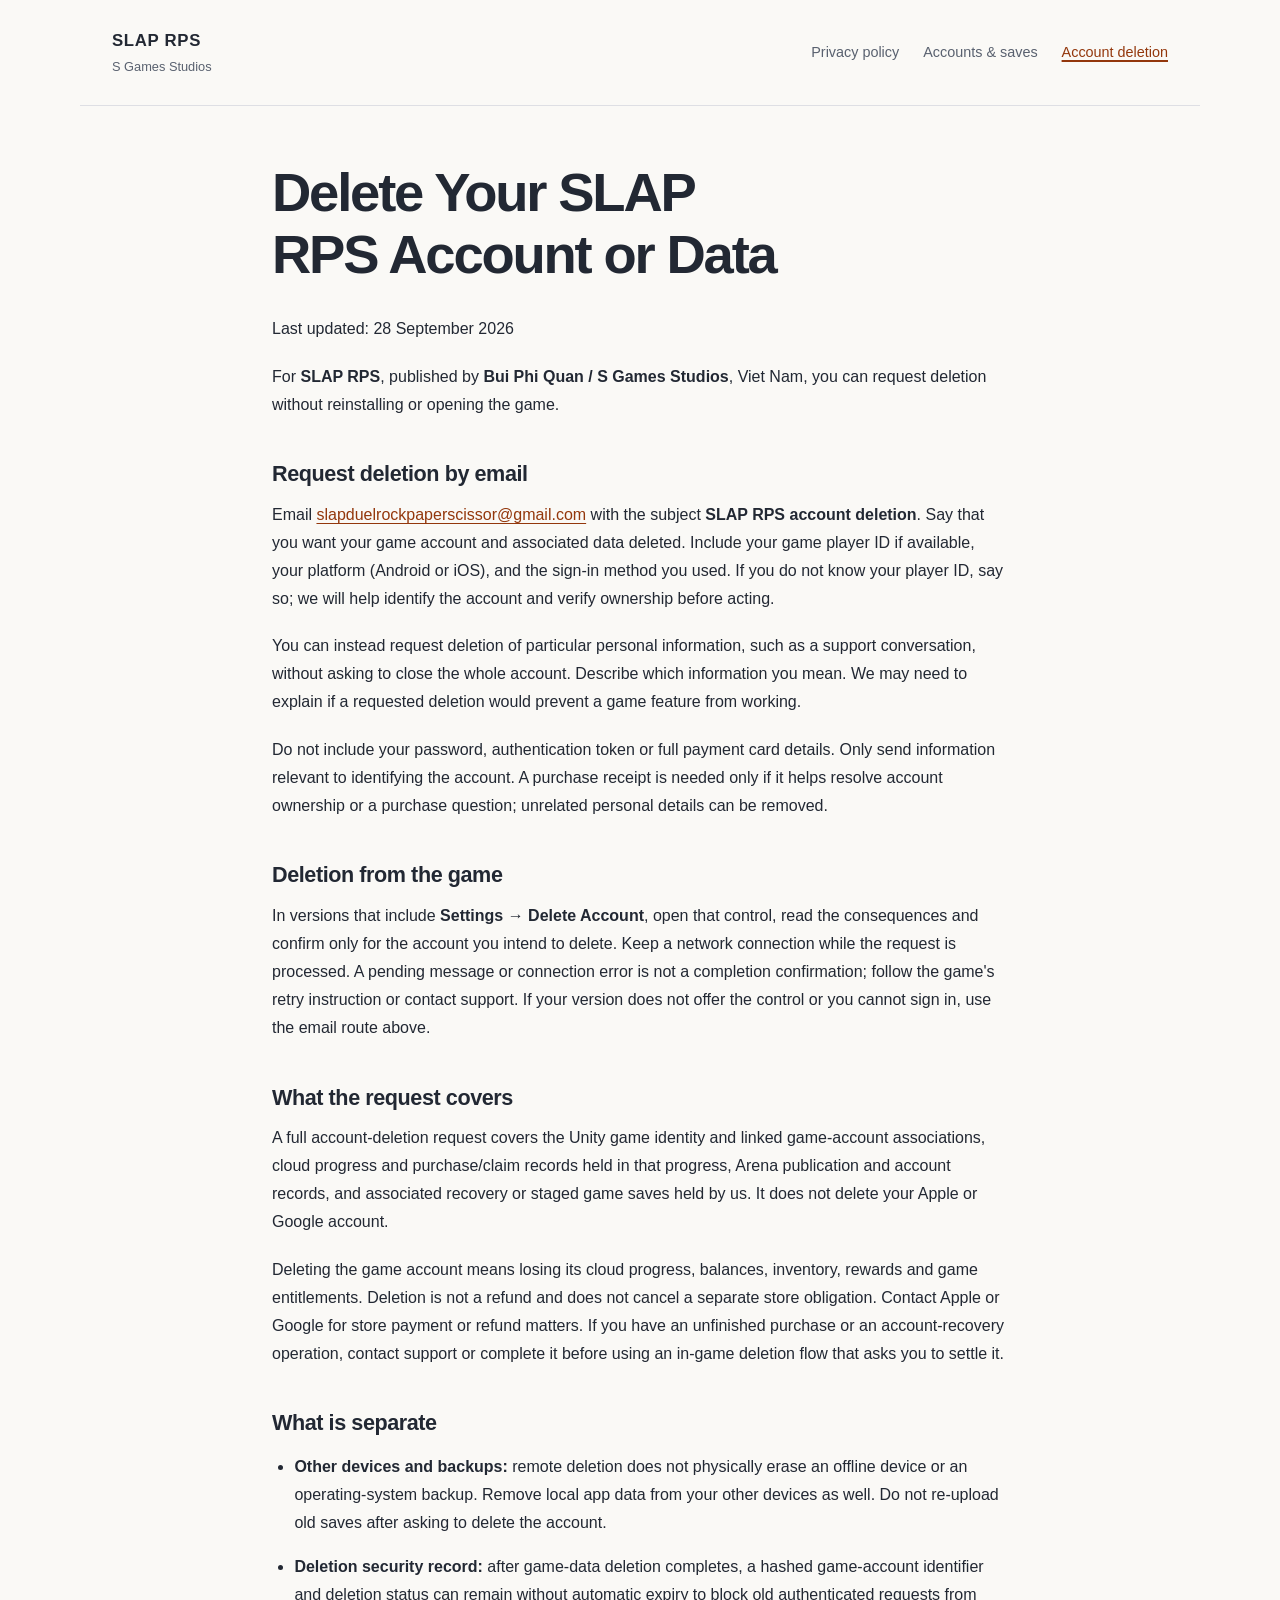
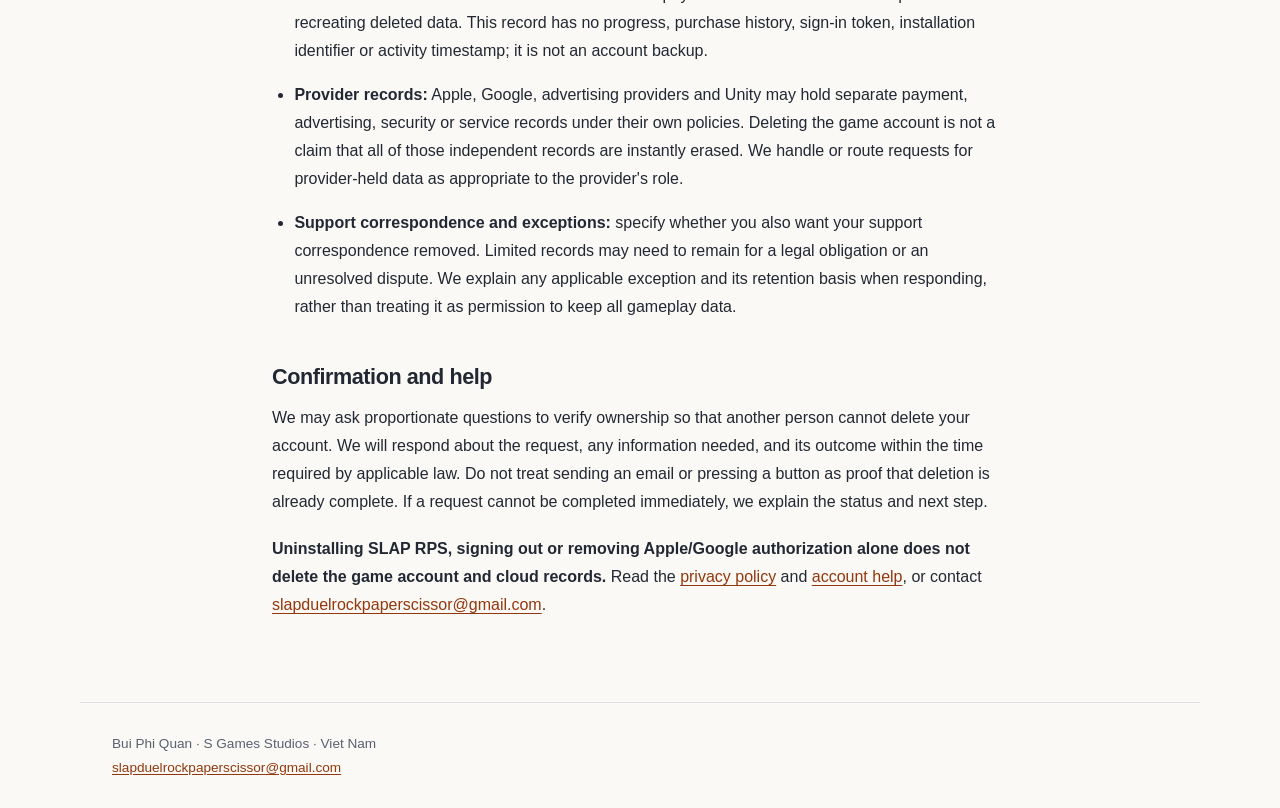
==== account-deletion.html @ 4a6f9f21 "Publish SLAP RPS privacy and account information" ====
<!doctype html>
<html lang="en">
<head>
<meta charset="utf-8">
<meta name="viewport" content="width=device-width, initial-scale=1">
<meta name="referrer" content="no-referrer">
<meta http-equiv="Content-Security-Policy" content="default-src 'none'; style-src 'self'; base-uri 'none'; form-action 'none'">
<meta name="description" content="SLAP RPS privacy, account help and deletion requests. Published by Bui Phi Quan / S Games Studios, Viet Nam.">
<title>Delete Your SLAP RPS Account or Data | S Games Studios</title>
<link rel="stylesheet" href="styles.css">
</head>
<body>
<a class="skip" href="#main">Skip to content</a>
<header><a class="brand" href="index.html">SLAP RPS<span>S Games Studios</span></a><nav aria-label="Information pages"><a href="privacy-policy.html">Privacy policy</a><a href="account-help.html">Accounts &amp; saves</a><a href="account-deletion.html" aria-current="page">Account deletion</a></nav></header>
<main id="main"><h1>Delete Your SLAP RPS Account or Data</h1>
<p>Last updated: 28 September 2026</p>
<p>For <strong>SLAP RPS</strong>, published by <strong>Bui Phi Quan / S Games Studios</strong>, Viet Nam, you can request deletion without reinstalling or opening the game.</p>
<h2>Request deletion by email</h2>
<p>Email <a href="mailto:slapduelrockpaperscissor@gmail.com?subject=SLAP%20RPS%20account%20deletion">slapduelrockpaperscissor@gmail.com</a> with the subject <strong>SLAP RPS account deletion</strong>. Say that you want your game account and associated data deleted. Include your game player ID if available, your platform (Android or iOS), and the sign-in method you used. If you do not know your player ID, say so; we will help identify the account and verify ownership before acting.</p>
<p>You can instead request deletion of particular personal information, such as a support conversation, without asking to close the whole account. Describe which information you mean. We may need to explain if a requested deletion would prevent a game feature from working.</p>
<p>Do not include your password, authentication token or full payment card details. Only send information relevant to identifying the account. A purchase receipt is needed only if it helps resolve account ownership or a purchase question; unrelated personal details can be removed.</p>
<h2>Deletion from the game</h2>
<p>In versions that include <strong>Settings → Delete Account</strong>, open that control, read the consequences and confirm only for the account you intend to delete. Keep a network connection while the request is processed. A pending message or connection error is not a completion confirmation; follow the game&#x27;s retry instruction or contact support. If your version does not offer the control or you cannot sign in, use the email route above.</p>
<h2>What the request covers</h2>
<p>A full account-deletion request covers the Unity game identity and linked game-account associations, cloud progress and purchase/claim records held in that progress, Arena publication and account records, and associated recovery or staged game saves held by us. It does not delete your Apple or Google account.</p>
<p>Deleting the game account means losing its cloud progress, balances, inventory, rewards and game entitlements. Deletion is not a refund and does not cancel a separate store obligation. Contact Apple or Google for store payment or refund matters. If you have an unfinished purchase or an account-recovery operation, contact support or complete it before using an in-game deletion flow that asks you to settle it.</p>
<h2>What is separate</h2>
<ul><li><strong>Other devices and backups:</strong> remote deletion does not physically erase an offline device or an operating-system backup. Remove local app data from your other devices as well. Do not re-upload old saves after asking to delete the account.</li><li><strong>Deletion security record:</strong> after game-data deletion completes, a hashed game-account identifier and deletion status can remain without automatic expiry to block old authenticated requests from recreating deleted data. This record has no progress, purchase history, sign-in token, installation identifier or activity timestamp; it is not an account backup.</li><li><strong>Provider records:</strong> Apple, Google, advertising providers and Unity may hold separate payment, advertising, security or service records under their own policies. Deleting the game account is not a claim that all of those independent records are instantly erased. We handle or route requests for provider-held data as appropriate to the provider&#x27;s role.</li><li><strong>Support correspondence and exceptions:</strong> specify whether you also want your support correspondence removed. Limited records may need to remain for a legal obligation or an unresolved dispute. We explain any applicable exception and its retention basis when responding, rather than treating it as permission to keep all gameplay data.</li></ul>
<h2>Confirmation and help</h2>
<p>We may ask proportionate questions to verify ownership so that another person cannot delete your account. We will respond about the request, any information needed, and its outcome within the time required by applicable law. Do not treat sending an email or pressing a button as proof that deletion is already complete. If a request cannot be completed immediately, we explain the status and next step.</p>
<p><strong>Uninstalling SLAP RPS, signing out or removing Apple/Google authorization alone does not delete the game account and cloud records.</strong> Read the <a href="privacy-policy.html">privacy policy</a> and <a href="account-help.html">account help</a>, or contact <a href="mailto:slapduelrockpaperscissor@gmail.com">slapduelrockpaperscissor@gmail.com</a>.</p></main>
<footer><p>Bui Phi Quan · S Games Studios · Viet Nam</p><p><a href="mailto:slapduelrockpaperscissor@gmail.com">slapduelrockpaperscissor@gmail.com</a></p></footer>
</body>
</html>
---- styles.css ----
:root { color-scheme: light; --ink: #222833; --muted: #59616f; --line: #dedfe4; --accent: #93370c; }
* { box-sizing: border-box; }
html { background: #faf9f6; scroll-padding-top: 1.5rem; }
body { margin: 0; font: 1rem/1.75 -apple-system, BlinkMacSystemFont, "Segoe UI", sans-serif; color: var(--ink); }
a { color: var(--accent); text-underline-offset: .18em; overflow-wrap: anywhere; }
a:hover { text-decoration-thickness: .16em; }
a:focus-visible { outline: 3px solid #b8582b; outline-offset: 4px; border-radius: 2px; }
.skip { position: absolute; left: 1rem; top: -10rem; background: white; padding: .65rem; z-index: 2; }
.skip:focus { top: 1rem; }
header { max-width: 70rem; margin: auto; padding: 1.65rem 2rem; display: flex; align-items: center; justify-content: space-between; gap: 1.5rem; border-bottom: 1px solid var(--line); }
.brand { color: var(--ink); font-size: 1.05rem; font-weight: 800; letter-spacing: .04em; text-decoration: none; }
.brand span { display: block; color: var(--muted); font-weight: 400; font-size: .8rem; letter-spacing: 0; }
nav { display: flex; flex-wrap: wrap; gap: .4rem 1.5rem; font-size: .9rem; }
nav a { color: var(--muted); text-decoration: none; padding: .35rem 0; }
nav a[aria-current] { color: var(--accent); text-decoration: underline; text-decoration-thickness: 2px; }
main { max-width: 50rem; margin: 0 auto; padding: 3.5rem 2rem 4rem; }
h1 { font-size: clamp(2rem, 5vw, 3.4rem); line-height: 1.15; letter-spacing: -.04em; margin: 0 0 1.8rem; font-weight: 750; text-wrap: balance; }
h2 { font-size: 1.35rem; line-height: 1.3; letter-spacing: -.02em; margin: 2.6rem 0 .8rem; }
p { margin: 0 0 1.2rem; }
li { margin-bottom: 1rem; }
ul { padding-left: 1.4rem; }
.eyebrow { color: var(--accent); font-size: .75rem; font-weight: 750; letter-spacing: .14em; }
.pages { margin: 2.2rem 0; border-top: 1px solid var(--line); }
.pages article { padding: 1.1rem 0; border-bottom: 1px solid var(--line); }
.pages h2 { margin: 0 0 .4rem; }
.pages p { margin: 0; color: var(--muted); }
.updated { color: var(--muted); font-size: .9rem; }
footer { max-width: 70rem; margin: auto; padding: 1.8rem 2rem; border-top: 1px solid var(--line); color: var(--muted); font-size: .85rem; }
footer p { margin: 0; }
@media (max-width: 600px) { header { align-items: flex-start; flex-direction: column; padding: 1.25rem; gap: .75rem; } nav { column-gap: 1.1rem; } main { padding: 2.5rem 1.25rem 3rem; } footer { padding: 1.5rem 1.25rem; } }
@media print { body { color: black; font-size: 11pt; } header, footer, .skip { display: none; } main { max-width: none; padding: 0; } a { color: inherit; } h1 { font-size: 24pt; } h2 { break-after: avoid; } }
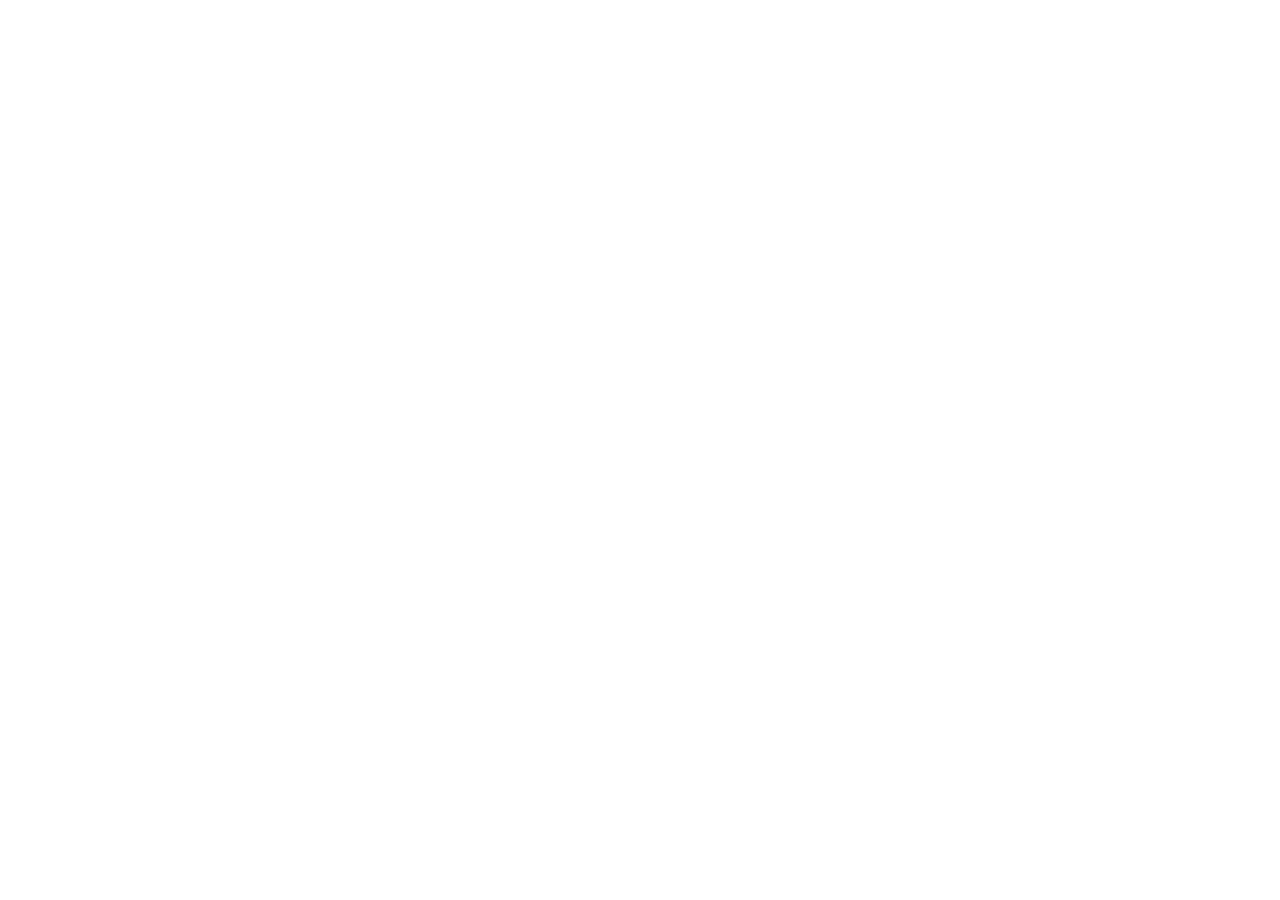
==== commit c4450d93: "Redirect information pages to sgamesstudio.com" ====
--- a/account-deletion.html
+++ b/account-deletion.html
@@ -8,11 +8,13 @@
 <meta name="description" content="SLAP RPS privacy, account help and deletion requests. Published by Bui Phi Quan / S Games Studios, Viet Nam.">
 <title>Delete Your SLAP RPS Account or Data | S Games Studios</title>
 <link rel="stylesheet" href="styles.css">
+<link rel="canonical" href="https://sgamesstudio.com/account-deletion.html">
+<meta http-equiv="refresh" content="0; url=https://sgamesstudio.com/account-deletion.html">
 </head>
 <body>
 <a class="skip" href="#main">Skip to content</a>
 <header><a class="brand" href="index.html">SLAP RPS<span>S Games Studios</span></a><nav aria-label="Information pages"><a href="privacy-policy.html">Privacy policy</a><a href="account-help.html">Accounts &amp; saves</a><a href="account-deletion.html" aria-current="page">Account deletion</a></nav></header>
-<main id="main"><h1>Delete Your SLAP RPS Account or Data</h1>
+<main id="main"><p>This page has moved to the S Games Studio website. <a href="https://sgamesstudio.com/account-deletion.html">Continue to the current page</a>.</p><h1>Delete Your SLAP RPS Account or Data</h1>
 <p>Last updated: 28 September 2026</p>
 <p>For <strong>SLAP RPS</strong>, published by <strong>Bui Phi Quan / S Games Studios</strong>, Viet Nam, you can request deletion without reinstalling or opening the game.</p>
 <h2>Request deletion by email</h2>
